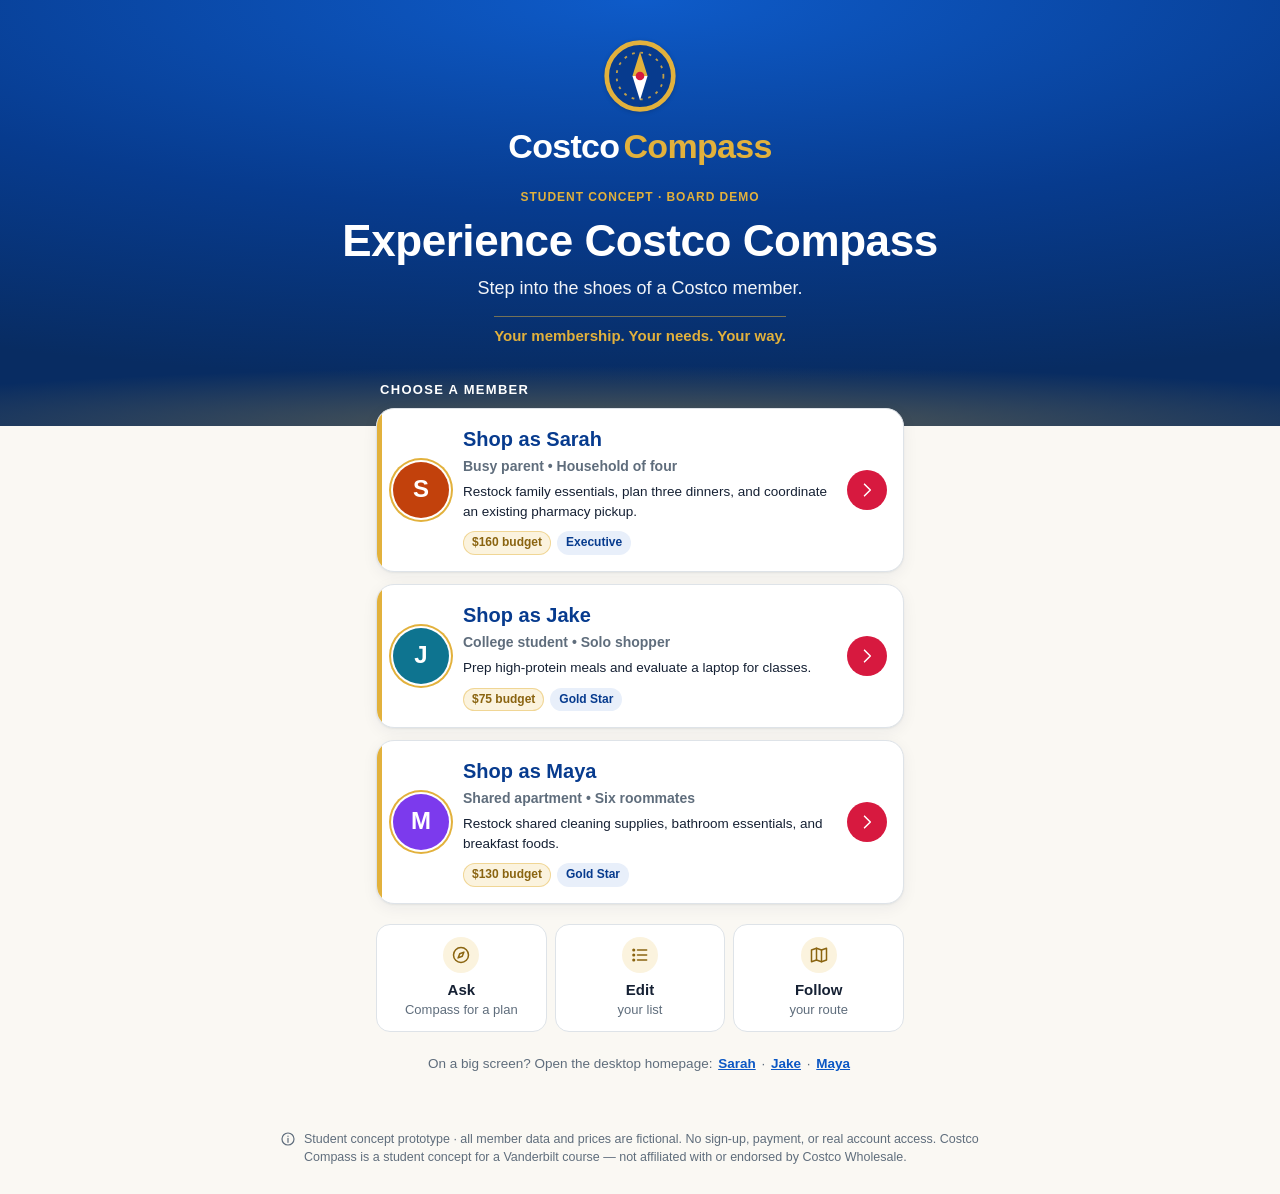
==== index.html @ a288b664 "Costco Compass student concept demo Mobile-first Compass app (persona picker, chat planner, editable" ====
<!doctype html>
<html lang="en">
<head>
  <meta charset="utf-8">
  <meta name="viewport" content="width=device-width, initial-scale=1, viewport-fit=cover">
  <meta name="theme-color" content="#073B8E">
  <meta name="color-scheme" content="light">
  <meta name="robots" content="noindex">
  <meta name="description" content="Costco Compass — a student concept prototype. All member data and prices are fictional.">
  <title>Costco Compass · Student Concept Demo</title>
  <link rel="icon" href="assets/favicon.svg" type="image/svg+xml">
  <link rel="stylesheet" href="css/styles.css">
</head>
<body>
  <div id="app" aria-live="off">
    <noscript><p style="padding:24px">Costco Compass needs JavaScript enabled. Student concept prototype · all member data and prices are fictional.</p></noscript>
  </div>
  <script type="module" src="js/app.js"></script>
</body>
</html>
---- css/styles.css ----
/* Costco Compass — student concept. Design tokens from spec §18, refreshed with a gold accent motif. */
:root {
  --blue: #073B8E;
  --blue-dark: #082C62;
  --blue-bright: #0B57C4;
  --blue-soft: #E8EFFA;
  --red: #D7193F;
  --red-dark: #B01334;
  --gold: #E2B13C;
  --gold-ink: #8A6410;
  --gold-soft: #FBF3DE;
  --cream: #FAF8F3;
  --paper: #FFFFFF;
  --text: #152033;
  --muted: #5F6D7C;
  --border: #DEE3E8;
  --green: #1C7A57;
  --green-soft: #E3F3EC;
  --radius: 14px;
  --shadow: 0 1px 2px rgba(16, 34, 66, .06), 0 4px 16px rgba(16, 34, 66, .06);
  --font: -apple-system, BlinkMacSystemFont, "SF Pro Text", "Helvetica Neue", "Segoe UI", Roboto, Arial, sans-serif;
  --tab-h: 64px;
  color-scheme: light;
}
* { box-sizing: border-box; }
html { -webkit-text-size-adjust: 100%; }
body { margin: 0; background: var(--cream); color: var(--text); font: 16px/1.45 var(--font); -webkit-font-smoothing: antialiased; }
body.sheet-open { overflow: hidden; }
h1, h2, h3 { line-height: 1.2; margin: 0; letter-spacing: -.01em; }
p { margin: 0 0 8px; }
a { color: var(--blue-bright); }
button { font: inherit; color: inherit; cursor: pointer; }
button:disabled { opacity: .45; cursor: not-allowed; }
:focus-visible { outline: 3px solid var(--gold); outline-offset: 2px; border-radius: 6px; }
.ic { width: 20px; height: 20px; flex: none; vertical-align: -4px; }
.small { font-size: 14px; } .tiny { font-size: 12.5px; } .muted { color: var(--muted); } .center { text-align: center; }
.small .ic, .tiny .ic { width: 15px; height: 15px; vertical-align: -3px; margin-right: 4px; }
.warn { color: var(--red-dark); font-weight: 600; } .ok { color: var(--green); font-weight: 600; }
.dev-err { background: #fee; color: #900; padding: 12px; margin: 0; white-space: pre-wrap; }

/* ---------- Logo ---------- */
.logo { display: inline-flex; align-items: center; gap: 8px; text-decoration: none; }
.logo-mark { width: 32px; height: 32px; flex: none; filter: drop-shadow(0 1px 2px rgba(0,0,0,.18)); }
.logo-word { display: inline-flex; align-items: baseline; gap: 4px; font-size: 20px; letter-spacing: -.02em; }
.logo-word b { font-weight: 800; }
.logo-word i { font-style: normal; font-weight: 700; color: var(--gold); }
.logo-light .logo-word b { color: #fff; }
.logo-dark .logo-word b { color: var(--blue); }
.logo-dark .logo-word i { color: var(--gold-ink); }
.logo.lg .logo-mark { width: 40px; height: 40px; } .logo.lg .logo-word { font-size: 25px; }
.logo.xl { flex-direction: column; gap: 10px; }
.logo.xl .logo-mark { width: 72px; height: 72px; } .logo.xl .logo-word { font-size: 34px; }
.logo-link { text-decoration: none; display: inline-flex; }

/* ---------- Shared bits ---------- */
.eyebrow { font-size: 12px; font-weight: 700; letter-spacing: .08em; text-transform: uppercase; color: var(--blue); display: flex; align-items: center; gap: 6px; margin-bottom: 8px; }
.eyebrow .ic { width: 16px; height: 16px; }
.eyebrow.light { color: var(--gold); } .eyebrow.gold, .gold-ink { color: var(--gold-ink); }
.card { background: var(--paper); border: 1px solid var(--border); border-radius: var(--radius); padding: 16px; box-shadow: var(--shadow); margin-bottom: 14px; }
.sec-head { display: flex; align-items: center; justify-content: space-between; gap: 8px; margin-bottom: 10px; }
.sec-head h2, .h-sm { font-size: 18px; } .h-sm { margin-bottom: 10px; }
.tag { display: inline-flex; align-items: center; gap: 4px; font-size: 12px; font-weight: 600; padding: 3px 9px; border-radius: 999px; background: var(--blue-soft); color: var(--blue); white-space: nowrap; }
.tag.gold { background: var(--gold-soft); color: var(--gold-ink); box-shadow: inset 0 0 0 1px rgba(226,177,60,.45); }
.note { display: flex; gap: 8px; align-items: flex-start; font-size: 13.5px; background: var(--gold-soft); color: #5b4307; padding: 8px 10px; border-radius: 10px; }
.avatar { --tint: var(--blue); width: 36px; height: 36px; border-radius: 50%; display: inline-grid; place-items: center; font-weight: 800; color: #fff; background: var(--tint); box-shadow: 0 0 0 2px #fff, 0 0 0 4px var(--gold); flex: none; }
.avatar.sm { width: 28px; height: 28px; font-size: 13px; box-shadow: 0 0 0 2px var(--gold); }
.avatar.lg { width: 56px; height: 56px; font-size: 24px; }
.member-pill { display: inline-flex; align-items: center; gap: 5px; font-size: 12.5px; font-weight: 700; padding: 3px 10px 3px 7px; border-radius: 999px; background: var(--blue-soft); color: var(--blue); }
.member-pill .ic { width: 15px; height: 15px; }
.member-pill.exec { background: linear-gradient(90deg, #F6E3A8, #E2B13C); color: #3d2c03; }
.dept-chip { --dc: #ddd; display: inline-flex; align-items: center; gap: 6px; font-size: 12px; font-weight: 600; color: var(--text); }
.dept-chip::before { content: ""; width: 10px; height: 10px; border-radius: 3px; background: var(--dc); box-shadow: inset 0 0 0 1px rgba(0,0,0,.15); }
.pi { width: 44px; height: 44px; border-radius: 12px; display: grid; place-items: center; background: var(--blue-soft); color: var(--blue); flex: none; }
.pi .ic { width: 24px; height: 24px; }
.pi.lg { width: 56px; height: 56px; } .pi.lg .ic { width: 30px; height: 30px; }
.badge { position: absolute; top: -6px; right: -10px; min-width: 18px; height: 18px; padding: 0 5px; border-radius: 9px; background: var(--red); color: #fff; font-size: 11px; font-weight: 800; display: grid; place-items: center; border: 2px solid #fff; }

/* buttons */
.btn { display: inline-flex; align-items: center; justify-content: center; gap: 8px; min-height: 44px; padding: 10px 16px; border-radius: 12px; border: 0; font-weight: 700; font-size: 15px; text-decoration: none; transition: transform .08s, background .15s; }
.btn:active { transform: scale(.98); }
.btn.lg { min-height: 52px; font-size: 16.5px; }
.btn.sm { min-height: 38px; padding: 7px 12px; font-size: 14px; }
.btn.full { width: 100%; }
.btn.red { background: var(--red); color: #fff; box-shadow: 0 4px 12px rgba(215,25,63,.25); } .btn.red:hover { background: var(--red-dark); }
.btn.blue { background: var(--blue); color: #fff; } .btn.blue:hover { background: var(--blue-dark); }
.btn.gold { background: var(--gold); color: #2b1f02; }
.btn.outline { background: #fff; color: var(--blue); box-shadow: inset 0 0 0 2px var(--blue); }
.btn.ghost { background: var(--green-soft); color: var(--green); box-shadow: inset 0 0 0 1px rgba(28,122,87,.3); }
.btn + .btn { margin-top: 8px; }
.btn-chip { display: inline-flex; align-items: center; gap: 4px; min-height: 36px; padding: 6px 12px; border-radius: 999px; border: 0; background: var(--blue-soft); color: var(--blue); font-weight: 700; font-size: 13.5px; }
.btn-chip .ic { width: 16px; height: 16px; }
.btn-chip.gold { background: var(--gold); color: #2b1f02; }
.icon-btn { width: 44px; height: 44px; display: inline-grid; place-items: center; border: 0; border-radius: 50%; background: transparent; color: var(--muted); }
.icon-btn:hover { background: #eef1f5; }
.icon-btn.sm { width: 36px; height: 36px; } .icon-btn.sm .ic { width: 17px; height: 17px; }
.link-btn { border: 0; background: none; color: var(--blue-bright); font-weight: 600; font-size: 14px; padding: 10px 2px; min-height: 44px; display: inline-flex; align-items: center; gap: 6px; }
.link-btn.danger { color: var(--red-dark); font-size: 13px; min-height: 32px; padding: 4px 0; }
.added { display: inline-flex; align-items: center; gap: 3px; color: var(--green); font-size: 13px; font-weight: 700; }
.added .ic { width: 16px; height: 16px; }
.chips { display: flex; flex-wrap: wrap; gap: 8px; margin: 10px 0 12px; }
.chips.scroll { flex-wrap: nowrap; overflow-x: auto; margin: 0 0 8px; padding-bottom: 2px; scrollbar-width: none; }
.chips.scroll::-webkit-scrollbar { display: none; }
.chip { display: inline-flex; align-items: center; gap: 6px; min-height: 40px; padding: 8px 14px; border-radius: 999px; border: 1px solid rgba(226,177,60,.7); background: var(--gold-soft); color: #4a3605; font-weight: 600; font-size: 14px; text-align: left; white-space: nowrap; }
.chip .ic { width: 16px; height: 16px; color: var(--gold-ink); }
.chip:hover { background: #F6E6BA; }

/* toast */
#toast { position: fixed; left: 50%; bottom: calc(var(--tab-h) + 86px + env(safe-area-inset-bottom)); transform: translate(-50%, 20px); background: var(--blue-dark); color: #fff; padding: 10px 16px; border-radius: 999px; font-size: 14px; font-weight: 600; opacity: 0; pointer-events: none; transition: .2s; z-index: 80; box-shadow: 0 6px 20px rgba(0,0,0,.25); max-width: 90vw; text-align: center; }
#toast.show { opacity: 1; transform: translate(-50%, 0); }

/* ---------- Landing ---------- */
.landing { min-height: 100vh; display: flex; flex-direction: column; }
.landing-hero { position: relative; overflow: hidden; text-align: center; color: #fff; padding: 40px 20px 72px; background: radial-gradient(120% 90% at 50% 0%, #0E5BC9 0%, var(--blue) 55%, var(--blue-dark) 100%); }
.hero-glow { position: absolute; inset: auto -20% -60px; height: 120px; background: radial-gradient(closest-side, rgba(226,177,60,.35), transparent); }
.landing-hero h1 { font-size: clamp(28px, 7vw, 44px); margin: 6px 0 8px; font-weight: 800; }
.landing-hero .eyebrow { justify-content: center; margin-top: 18px; }
.lede { font-size: 18px; opacity: .95; }
.tagline { display: inline-block; margin-top: 6px; font-weight: 700; color: var(--gold); border-top: 1px solid rgba(226,177,60,.5); padding-top: 8px; font-size: 15px; }
.landing-main { width: 100%; max-width: 560px; margin: -44px auto 0; padding: 0 16px 24px; position: relative; flex: 1; }
.section-label { font-size: 13px; text-transform: uppercase; letter-spacing: .1em; color: #fff; margin: 0 4px 10px; }
.persona-list { display: grid; gap: 12px; }
.persona-card { display: flex; align-items: center; gap: 14px; padding: 16px; background: #fff; border-radius: 18px; text-decoration: none; color: var(--text); border: 1px solid var(--border); box-shadow: var(--shadow); position: relative; overflow: hidden; transition: transform .1s, box-shadow .15s; min-height: 44px; }
.persona-card::before { content: ""; position: absolute; left: 0; top: 0; bottom: 0; width: 5px; background: var(--gold); }
.persona-card:hover { transform: translateY(-1px); box-shadow: 0 8px 24px rgba(7,59,142,.14); }
.pc-body { display: flex; flex-direction: column; gap: 2px; flex: 1; min-width: 0; }
.pc-title { font-size: 20px; font-weight: 800; color: var(--blue); }
.pc-sub { font-size: 14px; color: var(--muted); font-weight: 600; }
.pc-mission { font-size: 13.5px; margin-top: 4px; }
.pc-tags { display: flex; gap: 6px; margin-top: 8px; flex-wrap: wrap; }
.pc-go { width: 40px; height: 40px; border-radius: 50%; background: var(--red); color: #fff; display: grid; place-items: center; flex: none; }
.how { list-style: none; display: grid; grid-template-columns: repeat(3, 1fr); gap: 8px; padding: 0; margin: 20px 0 8px; }
.how li { background: #fff; border: 1px solid var(--border); border-radius: 14px; padding: 12px 8px; text-align: center; font-size: 13px; color: var(--muted); }
.how li span { display: grid; place-items: center; width: 36px; height: 36px; margin: 0 auto 6px; border-radius: 50%; background: var(--gold-soft); color: var(--gold-ink); }
.how li b { color: var(--text); display: block; font-size: 15px; }
.desk-links { text-align: center; font-size: 13.5px; color: var(--muted); margin-top: 14px; }
.desk-links a { font-weight: 700; padding: 8px 2px; display: inline-block; }
.site-foot { display: flex; gap: 8px; align-items: flex-start; font-size: 12.5px; color: var(--muted); padding: 16px 20px 28px; max-width: 760px; margin: 0 auto; flex-wrap: wrap; }
.site-foot .ic { width: 16px; height: 16px; margin-top: 1px; }
.site-foot span { flex: 1; min-width: 220px; }

/* ---------- Compass app shell ---------- */
.app { max-width: 540px; margin: 0 auto; min-height: 100vh; padding-bottom: calc(var(--tab-h) + 24px + env(safe-area-inset-bottom)); background: var(--cream); }
.app.wide { max-width: 980px; }
.app-head { position: sticky; top: 0; z-index: 30; background: linear-gradient(180deg, #0A4FB0, var(--blue)); color: #fff; padding: calc(10px + env(safe-area-inset-top)) 12px 10px; box-shadow: 0 2px 10px rgba(7,59,142,.25); }
.app-head-row { display: flex; align-items: center; gap: 8px; min-height: 44px; }
.app-head .logo-mark { width: 30px; height: 30px; } .app-head .logo-word { font-size: 19px; }
.back { width: 44px; height: 44px; border: 0; border-radius: 50%; background: rgba(255,255,255,.12); color: #fff; display: grid; place-items: center; }
.head-title { font-weight: 800; font-size: 18px; flex: 1; }
.who { margin-left: auto; display: inline-flex; align-items: center; gap: 7px; border: 0; color: #fff; background: rgba(255,255,255,.14); border-radius: 999px; padding: 5px 12px 5px 5px; min-height: 44px; font-weight: 700; }
.who small { font-size: 11.5px; font-weight: 700; color: var(--gold); border-left: 1px solid rgba(255,255,255,.3); padding-left: 7px; }
.disclaimer { display: flex; gap: 6px; align-items: center; justify-content: center; font-size: 12px; color: #4a3605; background: var(--gold-soft); border-bottom: 1px solid rgba(226,177,60,.5); padding: 6px 12px; text-align: center; }
.disclaimer .ic { width: 14px; height: 14px; color: var(--gold-ink); }
.app-main { padding: 14px 14px 0; }
.app-main > section:not(.card):not(.greet):not(.summary-hero) { margin-bottom: 14px; }

.tabbar { position: fixed; z-index: 40; left: 0; right: 0; bottom: 0; display: flex; justify-content: center; background: rgba(255,255,255,.97); backdrop-filter: blur(10px); border-top: 1px solid var(--border); padding-bottom: env(safe-area-inset-bottom); }
.tabbar button { flex: 1; max-width: 135px; height: var(--tab-h); border: 0; background: none; display: flex; flex-direction: column; align-items: center; justify-content: center; gap: 3px; font-size: 12px; font-weight: 600; color: var(--muted); position: relative; }
.tabbar .tab-ic { position: relative; display: inline-flex; }
.tabbar .ic { width: 25px; height: 25px; }
.tabbar button.active { color: var(--red); }
.tabbar button.active::before { content: ""; position: absolute; top: 0; width: 32px; height: 3px; border-radius: 0 0 3px 3px; background: var(--gold); }

/* home */
.greet { display: flex; gap: 14px; align-items: center; background: linear-gradient(135deg, var(--blue) 0%, #0A4FB0 100%); color: #fff; margin: -14px -14px 14px; padding: 18px 18px 22px; border-radius: 0 0 22px 22px; }
.greet h1 { font-size: 26px; font-weight: 800; }
.greet .eyebrow { margin-bottom: 2px; }
.greet-meta { display: flex; flex-wrap: wrap; gap: 8px; align-items: center; font-size: 13px; margin-top: 6px; opacity: .97; }
.mission p { font-size: 16px; font-weight: 600; }
.mission-foot { display: flex; justify-content: space-between; align-items: center; gap: 8px; flex-wrap: wrap; }
.ask h2 { font-size: 19px; display: flex; gap: 8px; align-items: center; color: var(--blue); margin-bottom: 10px; }
.ask h2 .ic { width: 24px; height: 24px; color: var(--gold-ink); }
.hscroll { display: flex; gap: 10px; overflow-x: auto; padding: 2px 2px 8px; scroll-snap-type: x mandatory; }
.mini-card { flex: 0 0 150px; scroll-snap-align: start; background: #fff; border: 1px solid var(--border); border-radius: 14px; padding: 12px; display: flex; flex-direction: column; gap: 4px; font-size: 14px; line-height: 1.3; }
.mini-card .pi { margin-bottom: 4px; }

/* product row */
.prow { display: flex; gap: 12px; align-items: center; padding: 10px 0; border-top: 1px solid #EEF1F4; }
.prow:first-of-type { border-top: 0; }
.prow.out .prow-name { color: var(--muted); }
.prow-main { flex: 1; min-width: 0; }
.prow-name { font-weight: 700; font-size: 15px; line-height: 1.25; }
.prow-meta { font-size: 13px; color: var(--muted); }
.prow-meta b { color: var(--text); }
.prow-why { font-size: 12.5px; color: var(--gold-ink); display: flex; gap: 4px; align-items: flex-start; margin-top: 3px; line-height: 1.3; }
.prow-why .ic { width: 14px; height: 14px; margin-top: 1px; }
.prow-act { display: flex; align-items: center; gap: 2px; flex: none; }

/* chat */
.chat { display: flex; flex-direction: column; gap: 12px; padding-bottom: 130px; }
.msg { display: flex; scroll-margin-top: 110px; }
.msg.member { justify-content: flex-end; }
.bubble { max-width: 88%; padding: 11px 14px; border-radius: 18px; font-size: 15px; }
.msg.member .bubble { background: var(--blue); color: #fff; border-bottom-right-radius: 6px; }
.msg.compass .bubble { background: #fff; border: 1px solid var(--border); border-bottom-left-radius: 6px; box-shadow: var(--shadow); }
.bubble.rich { max-width: 100%; width: 100%; }
.bubble.rich .card { box-shadow: none; margin: 10px 0; }
.bubble.fallback, .bubble.clinical { border-left: 4px solid var(--gold); }
.resp-block { margin-top: 10px; padding-top: 10px; border-top: 1px dashed var(--border); }
.resp-block.may { background: var(--gold-soft); margin: 10px -14px 0; padding: 10px 14px; border-top: 0; }
.resp-block.may .prow { border-top-color: rgba(226,177,60,.3); }
.meals { margin: 8px 0 0; padding-left: 22px; }
.meals li { margin-bottom: 4px; } .meals li b { display: block; } .meals li span { font-size: 13px; color: var(--muted); }
.subtotal, .total-row { display: flex; justify-content: space-between; align-items: baseline; gap: 10px; font-size: 14px; }
.subtotal { margin: 12px 0 6px; padding: 10px 12px; background: var(--blue-soft); border-radius: 10px; }
.subtotal b, .total-row b { font-size: 20px; color: var(--blue); }
.cta-row { display: grid; grid-template-columns: 1fr 1fr; gap: 8px; margin-top: 10px; }
.cta-row .btn + .btn { margin-top: 0; }
.cta-row .btn { font-size: 14px; padding: 10px; }
.typing { display: inline-flex; align-items: center; gap: 4px; color: var(--muted); font-size: 14px; }
.typing span { width: 7px; height: 7px; border-radius: 50%; background: var(--gold); animation: blink 1s infinite; }
.typing span:nth-child(2) { animation-delay: .15s; } .typing span:nth-child(3) { animation-delay: .3s; margin-right: 6px; }
@keyframes blink { 0%, 100% { opacity: .25 } 50% { opacity: 1 } }
.composer-dock { position: fixed; z-index: 35; left: 0; right: 0; bottom: calc(var(--tab-h) + env(safe-area-inset-bottom)); padding: 8px 12px 10px; background: linear-gradient(180deg, rgba(250,248,243,0), var(--cream) 22%); max-width: 540px; margin: 0 auto; }
.composer { display: flex; gap: 8px; align-items: center; background: #fff; border: 2px solid var(--blue); border-radius: 999px; padding: 4px 4px 4px 16px; box-shadow: var(--shadow); }
.composer input { flex: 1; min-width: 0; border: 0; outline: 0; font: inherit; font-size: 16px; background: transparent; min-height: 40px; color: var(--text); }
.composer.inline { border-color: var(--border); box-shadow: none; }
.composer.inline:focus-within { border-color: var(--blue); }
.send { width: 44px; height: 44px; border-radius: 50%; border: 0; background: var(--red); color: #fff; display: grid; place-items: center; flex: none; }
.unit-table { width: 100%; border-collapse: collapse; font-size: 13.5px; }
.unit-table td { padding: 6px 4px; border-top: 1px solid #EEF1F4; }
.unit-table td:last-child { text-align: right; white-space: nowrap; color: var(--blue); }
.unit-table td:nth-child(2) { color: var(--muted); white-space: nowrap; }

/* pharmacy + comparison */
.pharm { border-left: 5px solid #E78B99; }
.pharm-head { display: flex; gap: 12px; align-items: center; margin-bottom: 8px; }
.pharm-ic { width: 42px; height: 42px; border-radius: 12px; background: #FDE8EB; color: var(--red); display: grid; place-items: center; }
.pharm .eyebrow { color: var(--red-dark); margin: 0; }
.pharm-status { display: flex; align-items: center; gap: 6px; font-weight: 700; color: var(--green); font-size: 15px; }
.compare-grid { display: grid; grid-template-columns: 82px 1fr 1fr; gap: 0; font-size: 13.5px; margin-bottom: 8px; }
.compare-grid > div { padding: 7px 6px; border-top: 1px solid #EEF1F4; }
.compare-grid > div:nth-child(-n+3) { border-top: 0; }
.compare-col { display: flex; flex-direction: column; align-items: center; text-align: center; gap: 4px; font-size: 13px; }
.price-tag { font-weight: 800; color: var(--blue); font-size: 16px; }
.compare-k { color: var(--muted); font-weight: 600; font-size: 12.5px; }
.compare-v { text-align: center; }

/* list */
.lines { list-style: none; margin: 0 0 14px; padding: 0; background: #fff; border: 1px solid var(--border); border-radius: var(--radius); box-shadow: var(--shadow); }
.line { display: flex; gap: 12px; padding: 14px; border-top: 1px solid #EEF1F4; }
.line:first-child { border-top: 0; }
.line-main { flex: 1; min-width: 0; display: flex; flex-direction: column; align-items: flex-start; gap: 3px; }
.line-name { font-weight: 700; line-height: 1.25; }
.line-meta { font-size: 13px; color: var(--muted); }
.why-btn { white-space: nowrap; text-align: left; border: 0; background: none; padding: 4px 0; font-size: 12.5px; font-weight: 700; color: var(--gold-ink); display: inline-flex; gap: 4px; align-items: center; min-height: 32px; }
.why-btn .ic { width: 14px; height: 14px; }
.why-text { font-size: 13px; background: var(--gold-soft); padding: 6px 10px; border-radius: 8px; margin: 0; }
.line-side { display: flex; flex-direction: column; align-items: flex-end; gap: 6px; flex: none; }
.line-price { font-size: 16px; }
.qty { display: inline-flex; align-items: center; border: 1px solid var(--border); border-radius: 999px; overflow: hidden; background: #fff; }
.qty button { width: 40px; height: 40px; border: 0; background: none; display: grid; place-items: center; color: var(--blue); }
.qty button .ic { width: 17px; height: 17px; }
.qty span { min-width: 28px; text-align: center; font-weight: 800; }
.budget-row { display: flex; justify-content: space-between; align-items: center; margin: 12px 0 8px; font-size: 14px; font-weight: 600; }
.budget-row .qty span { min-width: 76px; }
.meter { height: 10px; border-radius: 6px; background: #EEF1F4; overflow: hidden; margin: 8px 0; }
.meter span { display: block; height: 100%; background: var(--green); border-radius: 6px; transition: width .3s; }
.meter span.over { background: var(--red); }
.meter.gold span { background: linear-gradient(90deg, var(--gold), #F1C766); }
.total-row.big b { font-size: 26px; }
.empty { text-align: center; }
.empty-ic { width: 64px; height: 64px; margin: 4px auto 10px; border-radius: 50%; background: var(--gold-soft); color: var(--gold-ink); display: grid; place-items: center; }
.empty-ic .ic { width: 30px; height: 30px; }
.empty h2 { margin-bottom: 6px; }

/* mode picker */
.modes { display: grid; grid-template-columns: 1fr 1fr; gap: 10px; margin-bottom: 12px; }
.mode { text-align: left; border: 2px solid var(--border); background: #fff; border-radius: 14px; padding: 12px; display: flex; flex-direction: column; gap: 3px; min-height: 44px; }
.mode b { font-size: 16px; } .mode span:last-child { font-size: 12.5px; color: var(--muted); line-height: 1.3; }
.mode-ic { width: 34px; height: 34px; border-radius: 10px; display: grid; place-items: center; background: var(--blue-soft); color: var(--blue); margin-bottom: 4px; }
.mode-ic.gold { background: var(--gold-soft); color: var(--gold-ink); }
.mode.sel { border-color: var(--blue); background: var(--blue-soft); box-shadow: 0 0 0 3px rgba(11,87,196,.15); }
.mode.sel:last-child { border-color: var(--gold); background: var(--gold-soft); box-shadow: 0 0 0 3px rgba(226,177,60,.25); }

/* map */
.mode-note, .disc-banner { display: flex; gap: 10px; align-items: center; padding: 10px 12px; border-radius: 12px; font-size: 13.5px; margin-bottom: 10px; }
.mode-note { background: var(--blue-soft); color: var(--blue-dark); }
.disc-banner { background: #F3EEFF; border: 1.5px dashed #7C3AED; }
.disc-banner > .ic { color: #6B4FB3; width: 24px; height: 24px; }
.disc-banner div { flex: 1; display: flex; flex-direction: column; } .disc-banner span { font-size: 12.5px; color: var(--muted); }
.disc-banner.skipped { opacity: .7; border-style: dotted; }
.map-box { position: relative; background: #fff; border: 1px solid var(--border); border-radius: var(--radius); box-shadow: var(--shadow); overflow: hidden; }
.map-scroll { overflow: auto; -webkit-overflow-scrolling: touch; overscroll-behavior: contain; }
.map-inner { min-width: 100%; }
.wh-map { display: block; width: 100%; height: auto; font-family: var(--font); user-select: none; }
.wh-map .floor { fill: #F6F3EA; stroke: #C7CDD6; stroke-width: 5; }
.wh-map .floor-title { font-size: 22px; font-weight: 800; letter-spacing: .22em; fill: #A3AAB5; text-anchor: middle; }
.wh-map .corridors line { stroke: #E8E3D5; stroke-width: 30; stroke-linecap: round; }
.wh-map .dept { cursor: pointer; }
.wh-map .dept rect { stroke-width: 3; transition: opacity .2s; }
.wh-map .dept.off rect { opacity: .38; }
.wh-map .dept.off .dept-label { opacity: .55; }
.wh-map .dept.on rect { stroke-width: 5; }
.wh-map .dept.disc rect { stroke-dasharray: 12 8; stroke-width: 5; opacity: .9; }
.wh-map .dept:hover rect, .wh-map .dept:focus rect { opacity: 1; stroke-width: 6; }
.wh-map .dept:focus { outline: none; }
.wh-map .dept-label text { font-weight: 800; text-anchor: middle; pointer-events: none; }
.wh-map .route-case { fill: none; stroke: #fff; stroke-width: 20; stroke-linejoin: round; stroke-linecap: round; }
.wh-map .route-line { fill: none; stroke: var(--blue-bright); stroke-width: 11; stroke-linejoin: round; stroke-linecap: round; }
.wh-map .route-flow { fill: none; stroke: var(--gold); stroke-width: 5; stroke-dasharray: 2 30; stroke-linecap: round; animation: flow 1.4s linear infinite; }
@keyframes flow { to { stroke-dashoffset: -32; } }
.wh-map .spur { fill: none; stroke: #7C3AED; stroke-width: 9; stroke-dasharray: 3 18; stroke-linecap: round; stroke-linejoin: round; }
.wh-map .spur.skipped { stroke: #B9B3C6; stroke-width: 6; }
.wh-map .badge-pin { cursor: pointer; }
.wh-map .badge-pin circle { fill: var(--red); stroke: #fff; stroke-width: 5; filter: drop-shadow(0 2px 3px rgba(0,0,0,.3)); }
.wh-map .badge-pin text { fill: #fff; font-size: 27px; font-weight: 800; text-anchor: middle; }
.wh-map .badge-pin.done circle { fill: var(--green); }
.wh-map .badge-pin .ck { fill: none; stroke: #fff; stroke-width: 5; stroke-linecap: round; stroke-linejoin: round; }
.wh-map .badge-disc { cursor: pointer; }
.wh-map .badge-disc circle { fill: #7C3AED; stroke: var(--gold); stroke-width: 5; }
.wh-map .badge-disc path { fill: var(--gold); }
.wh-map .pin-start circle { fill: var(--green); stroke: #fff; stroke-width: 4; }
.wh-map .pin-start path, .wh-map .pin-check path { fill: none; stroke: #fff; stroke-width: 3.5; stroke-linecap: round; stroke-linejoin: round; }
.wh-map .pin-check rect { fill: var(--blue-dark); stroke: #fff; stroke-width: 4; }
.wh-map .entry-label rect { fill: var(--blue-dark); }
.wh-map .entry-label text { fill: #fff; font-size: 17px; font-weight: 800; text-anchor: middle; letter-spacing: .06em; }
.map-tools { display: flex; align-items: center; justify-content: space-between; gap: 8px; margin: 8px 2px 10px; }
.map-tools .map-note { margin: 0; flex: 1; }
.zoom { display: flex; gap: 6px; flex: none; }
.zoom button { width: 40px; height: 40px; border-radius: 10px; border: 1px solid var(--border); background: rgba(255,255,255,.95); color: var(--blue); display: grid; place-items: center; box-shadow: var(--shadow); }
.map-note { display: flex; gap: 6px; align-items: center; font-size: 12.5px; color: var(--muted); margin: 8px 2px; }
.map-note .ic { width: 15px; height: 15px; }
.legend { display: flex; flex-wrap: wrap; gap: 6px 12px; font-size: 12px; color: var(--muted); margin: 0 2px 14px; }
.legend span { display: inline-flex; align-items: center; gap: 5px; }
.legend i { width: 12px; height: 12px; border-radius: 3px; display: inline-block; box-shadow: inset 0 0 0 1px rgba(0,0,0,.15); }
.legend i.lg-route { background: var(--blue-bright); height: 5px; width: 18px; box-shadow: none; }
.legend i.lg-spur { background: repeating-linear-gradient(90deg, #7C3AED 0 4px, transparent 4px 8px); height: 4px; width: 18px; box-shadow: none; }
.progress-head { display: flex; justify-content: space-between; align-items: baseline; gap: 8px; flex-wrap: wrap; }
.steps { list-style: none; padding: 0; margin: 10px 0 0; }
.steps li { margin-bottom: 6px; }
.step { display: flex; align-items: center; gap: 12px; width: 100%; text-align: left; border: 1px solid var(--border); background: #fff; border-radius: 12px; padding: 10px 12px; min-height: 52px; }
button.step:hover { border-color: var(--blue); }
.step > div { flex: 1; display: flex; flex-direction: column; } .step > .ic { color: var(--muted); }
.step.fixed { background: #F4F6F9; border-style: dashed; }
.sn { width: 32px; height: 32px; border-radius: 50%; display: grid; place-items: center; background: var(--red); color: #fff; font-weight: 800; flex: none; font-size: 15px; }
.sn .ic { width: 17px; height: 17px; }
.sn.start { background: var(--green); } .sn.end { background: var(--blue-dark); }
.sn.sm { width: 28px; height: 28px; font-size: 14px; display: inline-grid; margin-right: 8px; vertical-align: middle; }
.sn.disc, .step.disc .sn { background: #7C3AED; color: var(--gold); }
.step.done { background: var(--green-soft); border-color: rgba(28,122,87,.35); } .step.done .sn { background: var(--green); }
.step.disc { border: 1.5px dashed #7C3AED; background: #FAF7FF; }
.step.disc.skipped { opacity: .55; }

/* sheet / modal */
.overlay { position: fixed; inset: 0; background: rgba(8,20,45,.45); z-index: 60; animation: fade .15s; }
@keyframes fade { from { opacity: 0 } }
.sheet, .modal { position: fixed; z-index: 61; background: #fff; box-shadow: 0 -10px 40px rgba(0,0,0,.2); padding: 8px 16px calc(18px + env(safe-area-inset-bottom)); max-height: 78vh; overflow: auto; }
.sheet { left: 0; right: 0; bottom: 0; border-radius: 22px 22px 0 0; max-width: 560px; margin: 0 auto; animation: up .2s ease-out; }
@keyframes up { from { transform: translateY(40px); opacity: .5 } }
.modal { left: 50%; top: 50%; transform: translate(-50%, -50%); width: min(92vw, 460px); border-radius: 20px; padding: 12px 18px 18px; }
.grab { width: 44px; height: 5px; border-radius: 3px; background: #D4DAE1; margin: 4px auto 6px; }
.sheet-head { display: flex; justify-content: space-between; align-items: center; margin-bottom: 6px; }
.sheet-head h3 { font-size: 20px; display: inline; vertical-align: middle; }
.found { display: flex; align-items: center; gap: 12px; padding: 12px; border: 1px solid var(--border); border-radius: 12px; margin-bottom: 8px; cursor: pointer; min-height: 56px; }
.found input { position: absolute; opacity: 0; width: 1px; height: 1px; }
.found .box { width: 28px; height: 28px; border-radius: 8px; border: 2px solid #AEB7C2; display: grid; place-items: center; color: transparent; flex: none; }
.found.is { background: var(--green-soft); border-color: rgba(28,122,87,.35); }
.found.is .box { background: var(--green); border-color: var(--green); color: #fff; }
.found.is b { text-decoration: line-through; text-decoration-color: rgba(28,122,87,.6); }
.found input:focus-visible + .box { outline: 3px solid var(--gold); outline-offset: 2px; }
.found-main { display: flex; flex-direction: column; }
.disc-body { display: flex; gap: 10px; background: #F3EEFF; padding: 12px; border-radius: 12px; margin-bottom: 10px; }
.disc-body .ic { color: #6B4FB3; width: 26px; height: 26px; }
.uses { list-style: none; padding: 0; margin: 6px 0 12px; }
.uses li { display: flex; gap: 8px; align-items: flex-start; padding: 8px 0; border-top: 1px solid #EEF1F4; font-size: 14.5px; }
.uses li.yes .ic { color: var(--green); } .uses li.no .ic { color: var(--red); }

/* privacy toggle */
.privacy { display: flex; flex-wrap: wrap; align-items: center; justify-content: space-between; gap: 6px 14px; }
.switch { display: flex; align-items: center; gap: 12px; cursor: pointer; flex: 1; min-width: 240px; }
.switch input { position: absolute; opacity: 0; width: 1px; height: 1px; }
.track { width: 50px; height: 30px; border-radius: 15px; background: #C3CAD3; position: relative; flex: none; transition: background .15s; }
.thumb { position: absolute; top: 3px; left: 3px; width: 24px; height: 24px; border-radius: 50%; background: #fff; box-shadow: 0 1px 3px rgba(0,0,0,.3); transition: transform .15s; }
.switch input:checked + .track { background: var(--green); }
.switch input:checked + .track .thumb { transform: translateX(20px); }
.switch input:focus-visible + .track { outline: 3px solid var(--gold); outline-offset: 2px; }

/* summary */
.summary-hero { text-align: center; padding: 18px 10px 10px; }
.big-check { width: 76px; height: 76px; border-radius: 50%; margin: 0 auto 12px; display: grid; place-items: center; background: var(--green); color: #fff; box-shadow: 0 0 0 6px var(--gold-soft), 0 0 0 9px var(--gold); }
.big-check .ic { width: 40px; height: 40px; stroke-width: 2.6; }
.summary-hero h1 { font-size: 28px; font-weight: 800; color: var(--blue); }
.summary-hero p { color: var(--muted); font-weight: 600; margin-top: 4px; }
.stats { display: grid; grid-template-columns: repeat(3, 1fr); text-align: center; gap: 6px; }
.stats div { display: flex; flex-direction: column; } .stats b { font-size: 22px; color: var(--blue); }
.route-chips { display: flex; flex-wrap: wrap; gap: 6px; }
.rchip { font-size: 13px; padding: 5px 10px; border-radius: 999px; background: var(--blue-soft); color: var(--blue-dark); font-weight: 600; }
.rchip.disc { background: #F3EEFF; color: #5B3BA8; border: 1px dashed #7C3AED; }
.insight { display: flex; gap: 12px; align-items: flex-start; background: linear-gradient(135deg, #fff, var(--gold-soft)); border-color: rgba(226,177,60,.5); }
.insight .ic { color: var(--gold-ink); width: 26px; height: 26px; }
.insight p { margin: 0; font-weight: 600; font-size: 15.5px; }
.cta-col { margin: 6px 0 10px; }

/* ---------- Desktop member homepage ---------- */
.desk { min-height: 100vh; background: #F4F5F7; }
.wrap { max-width: 1200px; margin: 0 auto; padding: 0 20px; }
.util-bar { background: var(--blue-dark); color: #DCE6F7; font-size: 12.5px; }
.util-bar .wrap { display: flex; justify-content: space-between; gap: 12px; padding-top: 7px; padding-bottom: 7px; flex-wrap: wrap; }
.util-bar span { display: inline-flex; align-items: center; gap: 6px; } .util-bar .ic { width: 14px; height: 14px; color: var(--gold); }
.desk-head { background: linear-gradient(180deg, #0A4FB0, var(--blue)); color: #fff; position: sticky; top: 0; z-index: 30; box-shadow: 0 2px 12px rgba(7,59,142,.25); }
.desk-head > .wrap { display: flex; align-items: center; gap: 20px; padding-top: 12px; padding-bottom: 12px; }
.search { flex: 1; display: flex; align-items: center; gap: 10px; background: #fff; border-radius: 999px; padding: 4px 4px 4px 16px; color: var(--muted); min-width: 0; }
.search input { flex: 1; border: 0; outline: 0; font: inherit; font-size: 16px; min-height: 40px; min-width: 0; color: var(--text); }
.head-acts { display: flex; align-items: center; gap: 12px; }
.acct { display: flex; align-items: center; gap: 8px; background: rgba(255,255,255,.12); border: 0; color: #fff; border-radius: 999px; padding: 5px 14px 5px 5px; text-align: left; font-weight: 700; font-size: 14px; min-height: 44px; }
.acct small { display: block; font-size: 11px; font-weight: 600; color: var(--gold); }
.cart-btn { position: relative; color: #fff; width: 44px; height: 44px; display: grid; place-items: center; border-radius: 50%; background: rgba(255,255,255,.12); }
.cart-btn .ic { width: 24px; height: 24px; }
.cart-btn .badge { top: 0; right: -2px; }
.desk-nav { background: rgba(0,0,0,.12); }
.desk-nav .wrap { display: flex; align-items: center; gap: 22px; min-height: 46px; font-size: 14.5px; font-weight: 600; overflow-x: auto; }
.nav-static { color: rgba(255,255,255,.72); cursor: default; white-space: nowrap; }
.nav-compass { margin-left: auto; display: inline-flex; align-items: center; gap: 6px; color: #2b1f02; background: var(--gold); padding: 7px 14px; border-radius: 999px; text-decoration: none; font-weight: 800; white-space: nowrap; }
.desk-main { padding-top: 22px; padding-bottom: 10px; }
.desk-hero { display: grid; grid-template-columns: 1.6fr 1fr; gap: 20px; margin-bottom: 20px; align-items: stretch; }
.hero-left { background: #fff; border-radius: 20px; padding: 28px; border: 1px solid var(--border); box-shadow: var(--shadow); position: relative; overflow: hidden; }
.hero-left::after { content: ""; position: absolute; right: -60px; top: -60px; width: 220px; height: 220px; border-radius: 50%; border: 18px solid var(--gold-soft); }
.hero-left h1 { font-size: clamp(26px, 3vw, 36px); font-weight: 800; color: var(--blue); max-width: 620px; position: relative; z-index: 1; }
.hero-meta { display: flex; gap: 10px; align-items: center; margin: 12px 0; flex-wrap: wrap; font-size: 14px; }
.mission { font-size: 16px; max-width: 640px; }
.next-trip { margin: 0; display: flex; flex-direction: column; gap: 8px; border-top: 5px solid var(--gold); }
.mini-list { list-style: none; padding: 0; margin: 0; font-size: 14px; }
.mini-list li { display: flex; justify-content: space-between; padding: 6px 0; border-top: 1px solid #EEF1F4; }
.next-trip .btn { margin-top: auto; }
.desk-grid { display: grid; grid-template-columns: 1fr 1fr; gap: 20px; }
.desk-main .card { padding: 20px; margin-bottom: 20px; }
.desk-main h2 { font-size: 20px; }
.receipts { display: grid; grid-template-columns: repeat(auto-fill, minmax(150px, 1fr)); gap: 10px; }
.receipt { border: 1px dashed #C8D0DA; border-radius: 12px; padding: 12px; display: flex; flex-direction: column; gap: 4px; background: #FDFDFB; }
.receipt-name { font-weight: 700; font-size: 14px; line-height: 1.25; }
.receipt-foot { display: flex; justify-content: space-between; align-items: center; margin-top: auto; padding-top: 6px; }
.recs { display: flex; flex-direction: column; gap: 10px; }
.rec { display: flex; gap: 12px; align-items: flex-start; padding: 12px; border: 1px solid var(--border); border-radius: 12px; }
.rec-main { flex: 1; min-width: 0; }
.rec-act { display: flex; align-items: center; gap: 4px; }
.why summary { cursor: pointer; font-size: 13px; font-weight: 700; color: var(--gold-ink); display: inline-flex; align-items: center; gap: 4px; padding: 4px 0; list-style: none; }
.why summary::-webkit-details-marker { display: none; }
.why summary .ic { width: 14px; height: 14px; }
.why p { font-size: 13px; background: var(--gold-soft); padding: 6px 10px; border-radius: 8px; margin: 2px 0 0; }
.tiles { display: grid; grid-template-columns: repeat(auto-fill, minmax(180px, 1fr)); gap: 14px; }
.tile { border: 1px solid var(--border); border-radius: 14px; padding: 12px; display: flex; flex-direction: column; gap: 4px; background: #fff; }
.tile-img { height: 110px; border-radius: 10px; background: linear-gradient(135deg, var(--blue-soft), #F4F7FC); display: grid; place-items: center; color: var(--blue); margin-bottom: 6px; }
.tile-img .ic { width: 46px; height: 46px; stroke-width: 1.4; }
.tile-price { font-size: 22px; font-weight: 800; } .tile-price small { font-size: 11px; color: var(--muted); font-weight: 600; }
.tile-name { font-weight: 600; font-size: 14.5px; line-height: 1.25; }
.tile .btn { margin-top: auto; }
.privacy-card h2 { margin-bottom: 10px; }
.desk .site-foot { max-width: 1200px; align-items: center; }

/* ---------- Responsive ---------- */
@media (max-width: 900px) {
  .desk-hero, .desk-grid { grid-template-columns: 1fr; }
  .desk-head > .wrap { flex-wrap: wrap; gap: 10px; }
  .search { order: 3; flex-basis: 100%; }
  .head-acts { margin-left: auto; }
  .hero-left { padding: 20px; }
  .acct span { font-size: 13px; }
}
@media (max-width: 380px) {
  .logo-word { font-size: 17px !important; }
  .who > span:not(.avatar) { display: none; }
  .cta-row { grid-template-columns: 1fr; }
  .how li { font-size: 12px; }
}
@media (min-width: 760px) {
  .app.wide .app-main { padding: 18px 20px 0; }
}
@media (prefers-reduced-motion: reduce) {
  *, *::before, *::after { animation: none !important; transition: none !important; }
}
.quickbar { display: flex; align-items: center; justify-content: space-between; gap: 8px; margin: 10px 0 4px; padding: 8px 8px 8px 12px; border-radius: 12px; background: var(--blue-soft); font-size: 14px; }
.quickbar b { color: var(--blue); }

/* compact mode picker on small phones and on the map screen */
@media (max-width: 520px) {
  .mode { padding: 10px; }
  .mode-ic { width: 28px; height: 28px; margin-bottom: 2px; }
  .mode b { font-size: 15px; }
}
.view-map .modes { margin-bottom: 10px; }
.view-map .mode { flex-direction: row; align-items: center; gap: 8px; padding: 8px 10px; }
.view-map .mode span:last-child { display: none; }
.view-map .mode-ic { margin: 0; }

/* ===== v2: mock inventory, aisle view, product detail, nutrition ===== */
.link-name { border: 0; background: none; padding: 0; font: inherit; color: inherit; text-align: left; cursor: pointer; display: inline-flex; align-items: center; gap: 6px; }
.link-name:hover { color: var(--blue-bright); text-decoration: underline; text-underline-offset: 2px; }
.prow-name.link-name { font-weight: 700; font-size: 15px; line-height: 1.25; }
.why-btn.blue { color: var(--blue-bright); }
.stock { display: inline-flex; align-items: center; font-size: 11.5px; font-weight: 800; padding: 2px 8px; border-radius: 999px; white-space: nowrap; letter-spacing: .02em; }
.stock.in { background: var(--green-soft); color: var(--green); }
.stock.low { background: #FFF1D6; color: #8A5300; }
.stock.out { background: #FDE8EB; color: var(--red-dark); }
.pi.sm { width: 34px; height: 34px; border-radius: 9px; } .pi.sm .ic { width: 19px; height: 19px; }

/* inventory search */
.inv-search { display: flex; align-items: center; gap: 10px; background: #fff; border: 2px solid var(--blue); border-radius: 14px; padding: 4px 14px; margin-bottom: 10px; color: var(--muted); box-shadow: var(--shadow); }
.inv-search input { flex: 1; border: 0; outline: 0; font: inherit; font-size: 16px; min-height: 42px; background: transparent; color: var(--text); min-width: 0; }
.inv-results { padding: 8px; }
.inv-list { list-style: none; margin: 0; padding: 0; }
.inv-row { display: flex; align-items: center; gap: 10px; width: 100%; padding: 8px; border: 0; border-top: 1px solid #EEF1F4; background: none; text-align: left; min-height: 52px; border-radius: 10px; }
.inv-list li:first-child .inv-row, .inv-results .inv-row:first-child { border-top: 0; }
.inv-row:hover, .inv-row.focus { background: var(--gold-soft); }
.inv-main { flex: 1; min-width: 0; display: flex; flex-direction: column; line-height: 1.25; }
.inv-main b { font-size: 14.5px; }
.inv-side { display: flex; flex-direction: column; align-items: flex-end; gap: 3px; font-size: 14px; flex: none; }

/* aisle sheet */
.aisle-sheet { max-height: 90vh; max-width: 720px; }
.sh-title { display: flex; align-items: center; gap: 8px; } .sh-title .sn.sm { margin: 0; }
.sh-title h3 { display: block; }
.inv-meta { display: flex; align-items: center; justify-content: space-between; gap: 8px; flex-wrap: wrap; margin: 2px 0 10px; }
.mock-chip { display: inline-flex; align-items: center; gap: 5px; font-size: 12px; font-weight: 700; color: #4a3605; background: var(--gold-soft); border: 1px dashed var(--gold); padding: 3px 9px; border-radius: 999px; }
.mock-chip .ic { width: 14px; height: 14px; }
.mine { background: #F7F9FC; border-radius: 12px; padding: 10px 10px 2px; margin-bottom: 10px; }
.mine .found { background: #fff; }
.seg { display: grid; grid-template-columns: 1fr 1fr; background: #EEF1F5; border-radius: 12px; padding: 4px; margin-bottom: 10px; }
.seg button { border: 0; background: none; border-radius: 9px; min-height: 40px; font-weight: 700; font-size: 14px; color: var(--muted); display: inline-flex; align-items: center; justify-content: center; gap: 6px; }
.seg button .ic { width: 17px; height: 17px; }
.seg button.on { background: #fff; color: var(--blue); box-shadow: 0 1px 3px rgba(0,0,0,.12); }

.aisle { border-radius: 14px; overflow: hidden; background: linear-gradient(180deg, #E9ECF1 0%, #DADFE6 100%); border: 1px solid #C9D0D9; margin-bottom: 10px; }
.aisle-sign { display: flex; align-items: baseline; gap: 10px; background: var(--blue-dark); color: #fff; padding: 8px 14px; border-bottom: 4px solid var(--gold); }
.aisle-sign b { font-size: 15px; letter-spacing: .12em; color: var(--gold); }
.aisle-sign span { font-weight: 700; font-size: 14px; }
.rack-scroll { overflow-x: auto; -webkit-overflow-scrolling: touch; scroll-snap-type: x proximity; padding: 12px 10px 8px; }
.racks { display: flex; gap: 0; width: max-content; }
.bay { width: 132px; flex: none; scroll-snap-align: start; display: flex; flex-direction: column; border-left: 7px solid #1F4E9A; border-right: 7px solid #1F4E9A; margin-right: -7px; background: rgba(255,255,255,.35); }
.bay-tag { text-align: center; font-size: 11px; font-weight: 800; letter-spacing: .08em; color: #fff; background: #1F4E9A; padding: 3px 0; text-transform: uppercase; }
.shelf { height: 108px; padding: 6px 6px 0; border-bottom: 7px solid #F08A24; display: flex; align-items: flex-end; box-shadow: inset 0 -6px 8px -6px rgba(0,0,0,.25); }
.slot { width: 100%; height: 96px; border-radius: 8px 8px 0 0; position: relative; display: flex; flex-direction: column; align-items: center; justify-content: flex-end; gap: 2px; padding: 4px 4px 4px; }
.slot.prod { border: 0; background: linear-gradient(180deg, #fff, #F3F5F8); box-shadow: 0 1px 2px rgba(0,0,0,.15), inset 0 0 0 1px #D5DBE3; cursor: pointer; }
.slot.prod:hover { transform: translateY(-2px); }
.slot-ic { color: var(--blue); } .slot-ic .ic { width: 26px; height: 26px; }
.slot-name { font-size: 10.5px; font-weight: 700; line-height: 1.15; text-align: center; color: var(--text); display: -webkit-box; -webkit-line-clamp: 2; -webkit-box-orient: vertical; overflow: hidden; }
.tag-price { font-size: 11.5px; font-weight: 800; background: #fff; border: 1px solid #222; color: #111; padding: 0 5px; border-radius: 2px; margin-top: 1px; }
.slot.mine { box-shadow: 0 0 0 3px var(--gold), 0 2px 8px rgba(226,177,60,.5); background: linear-gradient(180deg, #FFFBEF, #FBF0D2); }
.slot.found { box-shadow: 0 0 0 3px var(--green); background: linear-gradient(180deg, #F2FBF6, #DFF2E8); }
.slot.focus { outline: 3px solid var(--blue-bright); outline-offset: 2px; z-index: 1; }
.slot.out { background: repeating-linear-gradient(135deg, #F5F5F5 0 8px, #ECECEC 8px 16px); }
.slot.out .slot-ic, .slot.out .slot-name { opacity: .4; }
.flag { position: absolute; top: -8px; left: 50%; transform: translateX(-50%); background: var(--gold); color: #2b1f02; font-size: 9.5px; font-weight: 900; letter-spacing: .05em; padding: 1px 6px; border-radius: 6px; white-space: nowrap; display: inline-flex; }
.slot.found .flag { background: var(--green); color: #fff; } .flag .ic { width: 13px; height: 13px; }
.sflag { position: absolute; top: 4px; right: 4px; font-size: 9px; font-weight: 900; padding: 1px 4px; border-radius: 4px; }
.sflag.low { background: #FFD58A; color: #6b3f00; } .sflag.out { background: var(--red); color: #fff; }
.slot.overstock { justify-content: center; }
.slot.overstock small, .slot.empty small { font-size: 9.5px; font-weight: 800; letter-spacing: .08em; color: #8C6A44; text-transform: uppercase; }
.slot.empty small { color: #A3ABB6; }
.boxes { display: flex; gap: 3px; align-items: flex-end; }
.boxes i { display: block; width: 28px; height: 30px; background: #C9A27A; border: 1px solid #A47E58; border-radius: 2px; box-shadow: inset 0 6px 0 rgba(255,255,255,.18); }
.boxes i:nth-child(2) { height: 40px; } .boxes i:nth-child(3) { height: 24px; }
.aisle-floor { display: flex; justify-content: space-between; align-items: center; gap: 8px; flex-wrap: wrap; padding: 7px 12px; background: repeating-linear-gradient(90deg, #CFD5DD 0 40px, #C6CDD6 40px 80px); font-size: 11.5px; font-weight: 700; color: #3E4A59; }
.aisle-floor .ic { width: 15px; height: 15px; margin-right: 4px; vertical-align: -3px; }
.aisle-floor .key { display: inline-flex; align-items: center; gap: 4px; }
.aisle-floor .key i { width: 10px; height: 10px; border-radius: 3px; display: inline-block; margin-left: 6px; }
.k-mine { background: var(--gold); } .k-low { background: #FFD58A; } .k-out { background: var(--red); }
/* cooler doors */
.aisle.cooler .bay { border-left-color: #8D99A8; border-right-color: #8D99A8; background: linear-gradient(160deg, rgba(220,240,255,.85), rgba(190,220,245,.6)); }
.aisle.cooler .bay-tag { background: #6E7C8D; }
.aisle.cooler .shelf { border-bottom-color: #B7C2CF; }
.aisle.cooler .bay::after { content: ""; }
/* deli / meat counter */
.aisle.counter .bay { border-left-color: #5B6B7D; border-right-color: #5B6B7D; background: linear-gradient(180deg, #FFFFFF, #EEF3F7); }
.aisle.counter .bay-tag { background: #5B6B7D; }
.aisle.counter .shelf { border-bottom-color: #C0C8D2; }

/* product detail */
.pd { border: 1px solid var(--border); border-radius: 14px; padding: 14px; background: #fff; margin: 10px 0; }
.product-modal { max-height: 88vh; overflow: auto; width: min(94vw, 480px); }
.product-modal .pd { border: 0; padding: 4px 0 0; margin: 0; }
.pd-top { display: flex; gap: 12px; align-items: flex-start; }
.pd-main h4 { font-size: 17px; line-height: 1.25; margin: 2px 0 4px; }
.pd-price { display: flex; align-items: baseline; gap: 8px; flex-wrap: wrap; } .pd-price b { font-size: 22px; color: var(--blue); } .pd-price span { font-size: 13px; color: var(--muted); }
.pd-stock { display: flex; align-items: center; gap: 8px; flex-wrap: wrap; margin-top: 10px; font-size: 13.5px; font-weight: 600; }
.pd-stock .ic { width: 15px; height: 15px; vertical-align: -3px; color: var(--red); margin-right: 3px; }
.pd-qty { margin: 4px 0 8px; }
.pd-fit { display: flex; gap: 8px; align-items: flex-start; background: var(--gold-soft); border: 1px solid rgba(226,177,60,.55); border-radius: 10px; padding: 8px 10px; font-size: 13.5px; margin-bottom: 8px; }
.pd-fit .ic { color: var(--gold-ink); width: 18px; height: 18px; margin-top: 1px; }
.pd-hl { list-style: none; margin: 0 0 10px; padding: 0; }
.pd-hl li { display: flex; gap: 6px; align-items: flex-start; font-size: 13.5px; padding: 3px 0; }
.pd-hl .ic { width: 16px; height: 16px; color: var(--green); margin-top: 2px; }
.pd-acts { display: flex; align-items: center; justify-content: space-between; gap: 8px; }

/* nutrition facts (label style) */
.nf { border: 2px solid #111; padding: 6px 8px; font-size: 13px; color: #111; background: #fff; margin: 0 0 10px; max-width: 340px; font-family: "Helvetica Neue", Arial, sans-serif; }
.nf-title { font-size: 24px; font-weight: 900; letter-spacing: -.02em; border-bottom: 1px solid #111; line-height: 1.1; padding-bottom: 2px; }
.nf-serv { border-bottom: 8px solid #111; padding: 3px 0 4px; line-height: 1.35; display: block; }
.nf-serv .r { float: right; }
.nf-cal { display: flex; justify-content: space-between; align-items: baseline; font-weight: 900; font-size: 20px; border-bottom: 4px solid #111; padding: 2px 0; }
.nf-cal b { font-size: 26px; }
.nf-row { display: flex; justify-content: space-between; border-bottom: 1px solid #111; padding: 2px 0; }
.nf-row span { font-weight: 700; } .nf-row b { font-weight: 600; }
.nf-row.ind span { font-weight: 400; padding-left: 14px; }
.nf-row.strong { border-bottom: 6px solid #111; } .nf-row.strong b { font-weight: 900; }
.nf-foot { font-size: 10.5px; padding-top: 4px; line-height: 1.3; }
.nutri { display: grid; gap: 10px; }
.nf-name { font-weight: 800; color: var(--blue); margin-bottom: 4px; } .nf-name .ic { width: 18px; height: 18px; }

/* goal card in chat */
.goal-card { margin-top: 10px; padding: 10px 12px; border-radius: 12px; background: linear-gradient(135deg, #fff, var(--gold-soft)); border: 1px solid rgba(226,177,60,.6); }
.goal-row { display: flex; justify-content: space-between; gap: 10px; padding: 6px 0; border-top: 1px solid rgba(226,177,60,.35); font-size: 13.5px; }
.goal-row:first-of-type { border-top: 0; }
.goal-row span { color: var(--muted); } .goal-row b { text-align: right; color: var(--text); }
.tile-name.link-name, .receipt-name.link-name { font-weight: 700; font-size: 14px; line-height: 1.25; display: block; }
@media (max-width: 420px) { .bay { width: 116px; } .shelf { height: 100px; } .slot { height: 88px; } }
.concept-tag { font-size: 10.5px; font-weight: 700; letter-spacing: .04em; color: rgba(255,255,255,.8); border: 1px solid rgba(226,177,60,.6); border-radius: 999px; padding: 2px 7px; white-space: nowrap; }
.desk-head .concept-tag { margin-left: -10px; }
@media (max-width: 380px) { .app-head .concept-tag { display: none; } }
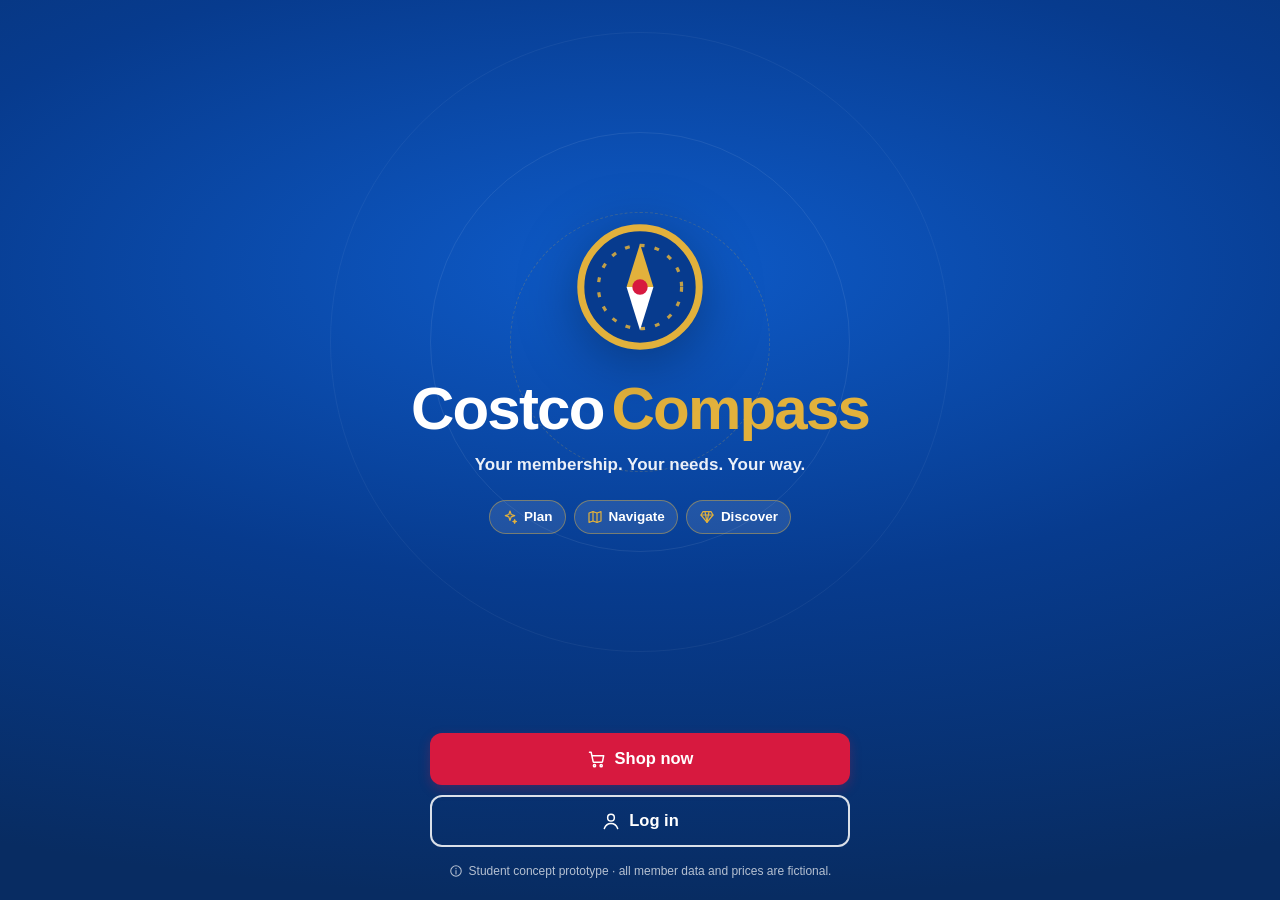
==== commit ebd16af4: "Version all script and stylesheet URLs so phones skip stale caches GitHub Pages serves files with ma" ====
--- a/index.html
+++ b/index.html
@@ -9,12 +9,12 @@
   <meta name="description" content="Costco Compass — a student concept prototype. All member data and prices are fictional.">
   <title>Costco Compass · Student Concept Demo</title>
   <link rel="icon" href="assets/favicon.svg" type="image/svg+xml">
-  <link rel="stylesheet" href="css/styles.css">
+  <link rel="stylesheet" href="css/styles.css?v=20261117202059">
 </head>
 <body>
   <div id="app" aria-live="off">
     <noscript><p style="padding:24px">Costco Compass needs JavaScript enabled. Student concept prototype · all member data and prices are fictional.</p></noscript>
   </div>
-  <script type="module" src="js/app.js"></script>
+  <script type="module" src="js/app.js?v=20261117202059"></script>
 </body>
 </html>
--- a/css/styles.css
+++ b/css/styles.css
@@ -606,3 +606,39 @@
 .concept-tag { font-size: 10.5px; font-weight: 700; letter-spacing: .04em; color: rgba(255,255,255,.8); border: 1px solid rgba(226,177,60,.6); border-radius: 999px; padding: 2px 7px; white-space: nowrap; }
 .desk-head .concept-tag { margin-left: -10px; }
 @media (max-width: 380px) { .app-head .concept-tag { display: none; } }
+
+/* ===== Welcome splash ===== */
+.welcome { position: relative; min-height: 100vh; min-height: 100dvh; display: flex; flex-direction: column; overflow: hidden; color: #fff;
+  background: radial-gradient(120% 70% at 50% 30%, #0E5BC9 0%, var(--blue) 50%, var(--blue-dark) 100%);
+  padding: env(safe-area-inset-top) 20px calc(20px + env(safe-area-inset-bottom)); }
+.welcome-bg { position: absolute; inset: 0; pointer-events: none; }
+.welcome-bg .ring { position: absolute; left: 50%; top: 38%; border-radius: 50%; border: 1.5px solid rgba(226,177,60,.22); transform: translate(-50%, -50%); }
+.welcome-bg .r1 { width: 260px; height: 260px; border-style: dashed; animation: spin 60s linear infinite; }
+.welcome-bg .r2 { width: 420px; height: 420px; border-color: rgba(255,255,255,.08); }
+.welcome-bg .r3 { width: 620px; height: 620px; border-color: rgba(255,255,255,.05); }
+@keyframes spin { to { transform: translate(-50%, -50%) rotate(360deg); } }
+.welcome-main { position: relative; flex: 1; display: flex; flex-direction: column; align-items: center; justify-content: center; text-align: center; padding-top: 24px; }
+.welcome-mark svg { width: 128px; height: 128px; filter: drop-shadow(0 10px 30px rgba(0,0,0,.35)); }
+.welcome-mark .needle { transform-origin: 20px 20px; animation: settle 2.4s cubic-bezier(.3,1.6,.5,1) both; }
+@keyframes settle { 0% { transform: rotate(-120deg); } 60% { transform: rotate(18deg); } 100% { transform: rotate(0); } }
+.welcome-word { display: flex; align-items: baseline; gap: 8px; font-size: clamp(38px, 11vw, 60px); letter-spacing: -.03em; margin-top: 22px; line-height: 1; }
+.welcome-word b { font-weight: 800; color: #fff; }
+.welcome-word i { font-style: normal; font-weight: 700; color: var(--gold); }
+.welcome-tag { margin: 14px 0 0; font-size: 17px; font-weight: 600; color: rgba(255,255,255,.92); }
+.welcome-feats { list-style: none; display: flex; gap: 8px; padding: 0; margin: 22px 0 0; flex-wrap: wrap; justify-content: center; }
+.welcome-feats li { display: inline-flex; align-items: center; gap: 6px; font-size: 13.5px; font-weight: 700; padding: 6px 12px; border-radius: 999px; background: rgba(255,255,255,.1); border: 1px solid rgba(226,177,60,.45); }
+.welcome-feats .ic { width: 16px; height: 16px; color: var(--gold); }
+.welcome-actions { position: relative; width: 100%; max-width: 420px; margin: 0 auto; display: flex; flex-direction: column; gap: 10px; }
+.welcome-actions .btn + .btn { margin-top: 0; }
+.btn.white-outline { background: transparent; color: #fff; box-shadow: inset 0 0 0 2px rgba(255,255,255,.85); }
+.btn.white-outline:hover { background: rgba(255,255,255,.1); }
+.welcome-foot { display: flex; align-items: center; justify-content: center; gap: 6px; font-size: 12px; color: rgba(255,255,255,.7); text-align: center; margin: 6px 0 0; }
+.welcome-foot .ic { width: 14px; height: 14px; flex: none; }
+
+/* login picker hero */
+.landing-hero.compact { padding: 20px 20px 64px; }
+.landing-hero.compact h1 { font-size: clamp(24px, 6.5vw, 34px); margin-top: 14px; }
+.landing-hero.compact .lede { font-size: 15.5px; }
+.hero-back { position: absolute; left: 12px; top: calc(12px + env(safe-area-inset-top)); width: 44px; height: 44px; border-radius: 50%; display: grid; place-items: center; background: rgba(255,255,255,.14); color: #fff; z-index: 1; }
+.login-note { display: inline-flex; align-items: center; gap: 6px; font-size: 13px; font-weight: 700; color: var(--gold); margin-top: 6px; }
+.login-note .ic { width: 16px; height: 16px; }
